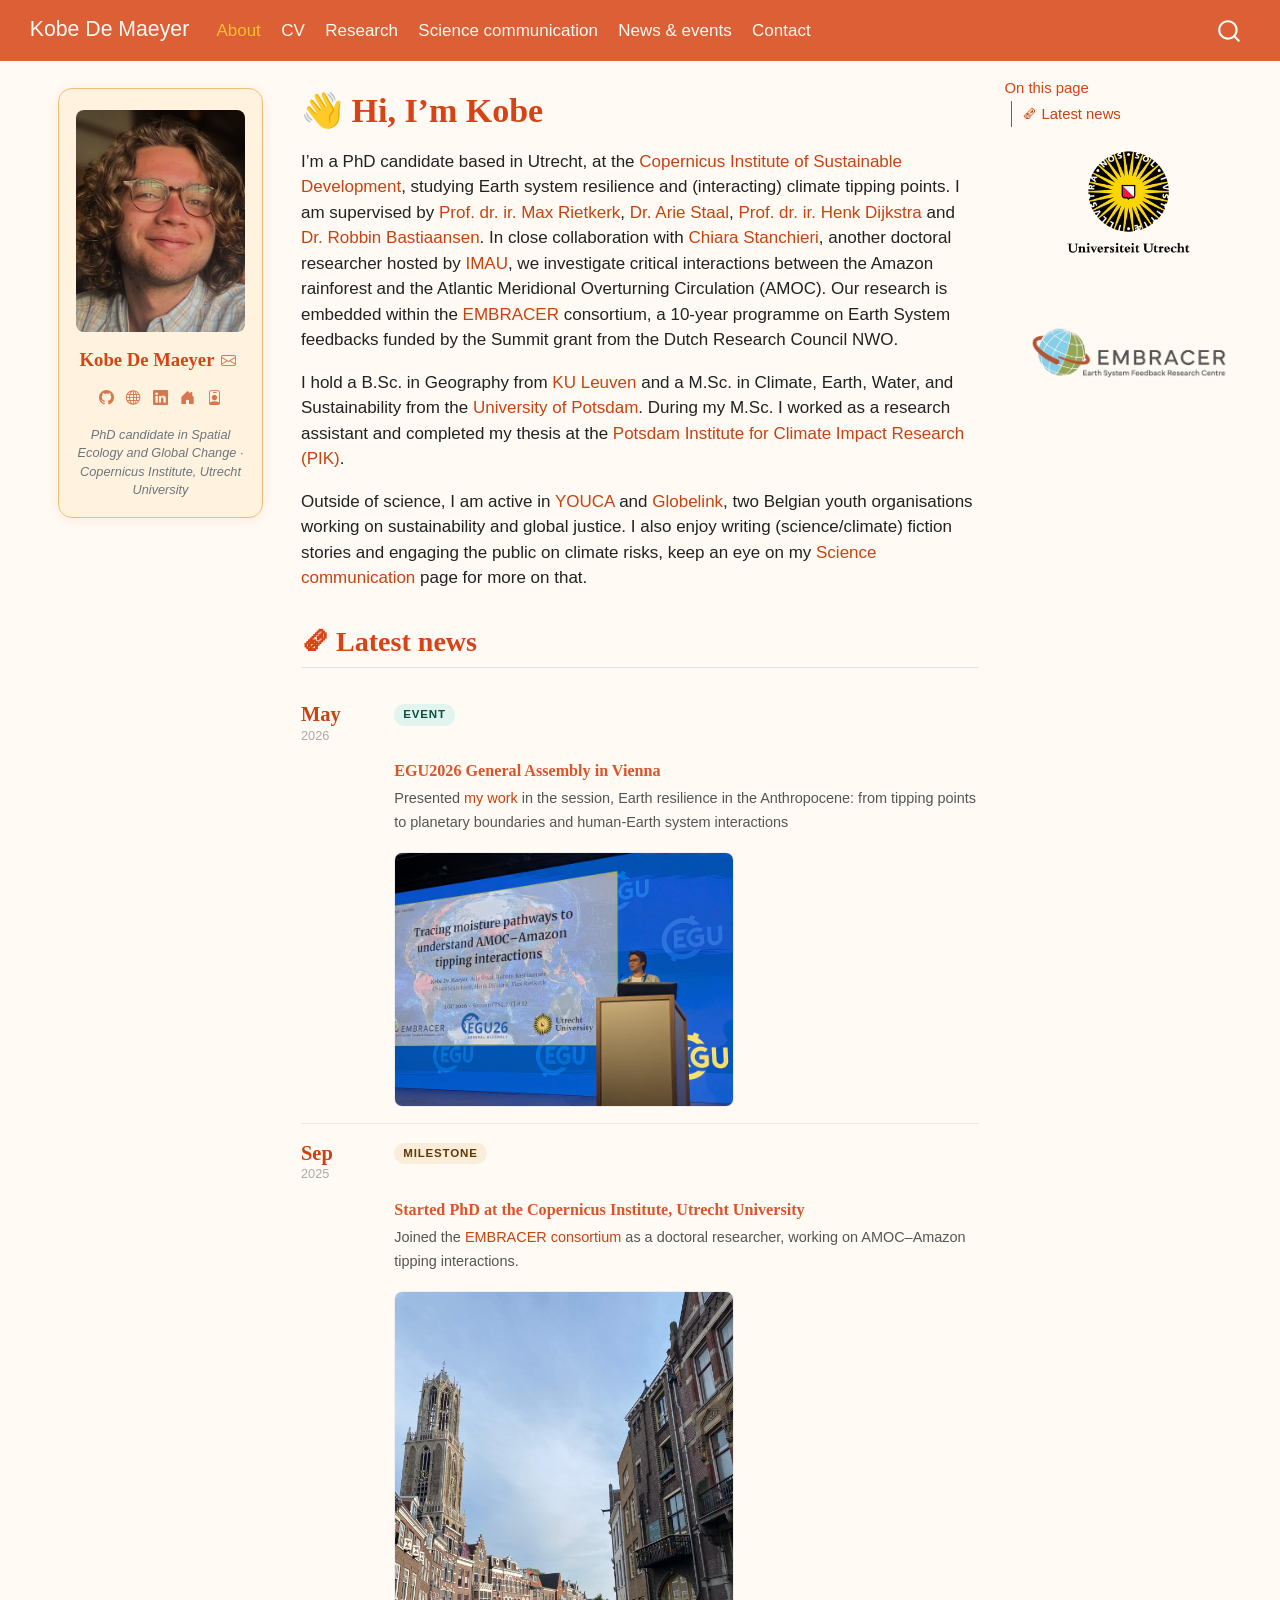
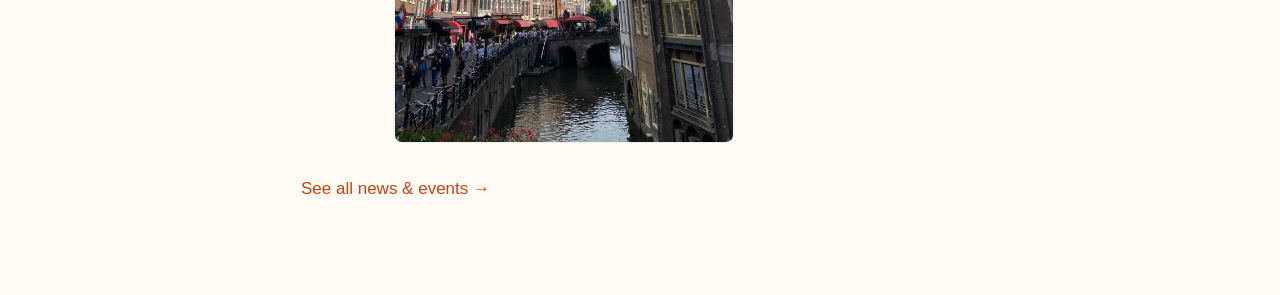
==== index.html @ 5a6b4af8 "Built site for gh-pages" ====
<!DOCTYPE html>
<html xmlns="http://www.w3.org/1999/xhtml" lang="en" xml:lang="en"><head>

<meta charset="utf-8">
<meta name="generator" content="quarto-1.9.38">

<meta name="viewport" content="width=device-width, initial-scale=1.0, user-scalable=yes">


<title>👋 Hi, I’m Kobe – Kobe De Maeyer</title>
<style>
/* Default styles provided by pandoc.
** See https://pandoc.org/MANUAL.html#variables-for-html for config info.
*/
code{white-space: pre-wrap;}
span.smallcaps{font-variant: small-caps;}
div.columns{display: flex; gap: min(4vw, 1.5em);}
div.column{flex: auto; overflow-x: auto;}
div.hanging-indent{margin-left: 1.5em; text-indent: -1.5em;}
ul.task-list{list-style: none;}
ul.task-list li input[type="checkbox"] {
  width: 0.8em;
  margin: 0 0.8em 0.2em -1em; /* quarto-specific, see https://github.com/quarto-dev/quarto-cli/issues/4556 */ 
  vertical-align: middle;
}
</style>


<script src="site_libs/quarto-nav/quarto-nav.js"></script>
<script src="site_libs/clipboard/clipboard.min.js"></script>
<script src="site_libs/quarto-search/autocomplete.umd.js"></script>
<script src="site_libs/quarto-search/fuse.min.js"></script>
<script src="site_libs/quarto-search/quarto-search.js"></script>
<meta name="quarto:offset" content="./">
<script src="site_libs/quarto-html/quarto.js" type="module"></script>
<script src="site_libs/quarto-html/tabsets/tabsets.js" type="module"></script>
<script src="site_libs/quarto-html/popper.min.js"></script>
<script src="site_libs/quarto-html/tippy.umd.min.js"></script>
<script src="site_libs/quarto-html/anchor.min.js"></script>
<link href="site_libs/quarto-html/tippy.css" rel="stylesheet">
<link href="site_libs/quarto-html/quarto-syntax-highlighting-15634bcf2e68342d4ad2dfa704d543f6.css" rel="stylesheet" id="quarto-text-highlighting-styles">
<script src="site_libs/bootstrap/bootstrap.min.js"></script>
<link href="site_libs/bootstrap/bootstrap-icons.css" rel="stylesheet">
<link href="site_libs/bootstrap/bootstrap-0545564b1dcf90bc650da264b3bb6396.min.css" rel="stylesheet" append-hash="true" id="quarto-bootstrap" data-mode="light">
<script id="quarto-search-options" type="application/json">{
  "location": "navbar",
  "copy-button": false,
  "collapse-after": 3,
  "panel-placement": "end",
  "type": "overlay",
  "limit": 50,
  "keyboard-shortcut": [
    "f",
    "/",
    "s"
  ],
  "show-item-context": false,
  "language": {
    "search-no-results-text": "No results",
    "search-matching-documents-text": "matching documents",
    "search-copy-link-title": "Copy link to search",
    "search-hide-matches-text": "Hide additional matches",
    "search-more-match-text": "more match in this document",
    "search-more-matches-text": "more matches in this document",
    "search-clear-button-title": "Clear",
    "search-text-placeholder": "",
    "search-detached-cancel-button-title": "Cancel",
    "search-submit-button-title": "Submit",
    "search-label": "Search"
  }
}</script>
<style>html{ scroll-behavior: smooth; }</style>


<link rel="stylesheet" href="styles.css">
</head>

<body class="nav-sidebar floating nav-fixed slimcontent quarto-light">

<div id="quarto-search-results"></div>
  <header id="quarto-header" class="headroom fixed-top">
    <nav class="navbar navbar-expand-lg " data-bs-theme="dark">
      <div class="navbar-container container-fluid">
      <div class="navbar-brand-container mx-auto">
    <a class="navbar-brand" href="./index.html">
    <span class="navbar-title">Kobe De Maeyer</span>
    </a>
  </div>
            <div id="quarto-search" class="" title="Search"></div>
          <button class="navbar-toggler" type="button" data-bs-toggle="collapse" data-bs-target="#navbarCollapse" aria-controls="navbarCollapse" role="menu" aria-expanded="false" aria-label="Toggle navigation" onclick="if (window.quartoToggleHeadroom) { window.quartoToggleHeadroom(); }">
  <span class="navbar-toggler-icon"></span>
</button>
          <div class="collapse navbar-collapse" id="navbarCollapse">
            <ul class="navbar-nav navbar-nav-scroll me-auto">
  <li class="nav-item">
    <a class="nav-link active" href="./index.html" aria-current="page"> 
<span class="menu-text">About</span></a>
  </li>  
  <li class="nav-item">
    <a class="nav-link" href="./cv.html"> 
<span class="menu-text">CV</span></a>
  </li>  
  <li class="nav-item">
    <a class="nav-link" href="./research.html"> 
<span class="menu-text">Research</span></a>
  </li>  
  <li class="nav-item">
    <a class="nav-link" href="./scicomm.html"> 
<span class="menu-text">Science communication</span></a>
  </li>  
  <li class="nav-item">
    <a class="nav-link" href="./news.html"> 
<span class="menu-text">News &amp; events</span></a>
  </li>  
  <li class="nav-item">
    <a class="nav-link" href="./contact.html"> 
<span class="menu-text">Contact</span></a>
  </li>  
</ul>
          </div> <!-- /navcollapse -->
            <div class="quarto-navbar-tools">
</div>
      </div> <!-- /container-fluid -->
    </nav>
  <nav class="quarto-secondary-nav">
    <div class="container-fluid d-flex">
      <button type="button" class="quarto-btn-toggle btn" data-bs-toggle="collapse" role="button" data-bs-target=".quarto-sidebar-collapse-item" aria-controls="quarto-sidebar" aria-expanded="false" aria-label="Toggle sidebar navigation" onclick="if (window.quartoToggleHeadroom) { window.quartoToggleHeadroom(); }">
        <i class="bi bi-layout-text-sidebar-reverse"></i>
      </button>
        <nav class="quarto-page-breadcrumbs" aria-label="breadcrumb"><ol class="breadcrumb"><li class="breadcrumb-item">👋 Hi, I’m Kobe</li></ol></nav>
        <a class="flex-grow-1" role="navigation" data-bs-toggle="collapse" data-bs-target=".quarto-sidebar-collapse-item" aria-controls="quarto-sidebar" aria-expanded="false" aria-label="Toggle sidebar navigation" onclick="if (window.quartoToggleHeadroom) { window.quartoToggleHeadroom(); }">      
        </a>
    </div>
  </nav>
</header>
<!-- content -->
<div id="quarto-content" class="quarto-container page-columns page-rows-contents page-layout-article page-navbar">
<!-- sidebar -->
  <nav id="quarto-sidebar" class="sidebar collapse collapse-horizontal quarto-sidebar-collapse-item sidebar-navigation floating overflow-auto">
    <div class="pt-lg-2 mt-2 text-center sidebar-header">
      <a href="./index.html" class="sidebar-logo-link">
      <img src="./images/personal/profile_picture_USA.jpeg" alt="" class="sidebar-logo light-content py-0 d-lg-inline d-none">
      <img src="./images/personal/profile_picture_USA.jpeg" alt="" class="sidebar-logo dark-content py-0 d-lg-inline d-none">
      </a>
      <div class="sidebar-tools-main tools-wide">
    <a href="mailto:k.h.m.demaeyer@uu.nl" title="" class="quarto-navigation-tool px-1" aria-label=""><i class="bi bi-envelope"></i></a>
    <a href="https://github.com/Kobe-De-Maeyer" title="" class="quarto-navigation-tool px-1" aria-label=""><i class="bi bi-github"></i></a>
    <a href="https://scholar.google.ca/citations?user=7DX4s6gAAAAJ&amp;hl=en" title="" class="quarto-navigation-tool px-1" aria-label=""><i class="bi bi-globe"></i></a>
    <a href="https://www.linkedin.com/in/kobe-de-maeyer/" title="" class="quarto-navigation-tool px-1" aria-label=""><i class="bi bi-linkedin"></i></a>
    <a href="https://www.uu.nl/medewerkers/KHMdeMaeyer1" title="" class="quarto-navigation-tool px-1" aria-label=""><i class="bi bi-house-door-fill"></i></a>
    <a href="https://orcid.org/0009-0000-7704-6187" title="" class="quarto-navigation-tool px-1" aria-label=""><i class="bi bi-person-badge"></i></a>
</div>
      </div>
</nav>
<div id="quarto-sidebar-glass" class="quarto-sidebar-collapse-item" data-bs-toggle="collapse" data-bs-target=".quarto-sidebar-collapse-item"></div>
<!-- margin-sidebar -->
    <div id="quarto-margin-sidebar" class="sidebar margin-sidebar">
        <nav id="TOC" role="doc-toc" class="toc-active">
    <h2 id="toc-title">On this page</h2>
   
  <ul>
  <li><a href="#latest-news" id="toc-latest-news" class="nav-link active" data-scroll-target="#latest-news">🗞 Latest news</a></li>
  </ul>
</nav>
    </div>
<!-- main -->
<main class="content page-columns page-full" id="quarto-document-content">

<header id="title-block-header" class="quarto-title-block default">
<div class="quarto-title">
<h1 class="title">👋 Hi, I’m Kobe</h1>
</div>



<div class="quarto-title-meta">

    
  
    
  </div>
  


</header>


<p>I’m a PhD candidate based in Utrecht, at the <a href="https://www.uu.nl/en/research/copernicus-institute-of-sustainable-development">Copernicus Institute of Sustainable Development</a>, studying Earth system resilience and (interacting) climate tipping points. I am supervised by <a href="https://www.uu.nl/medewerkers/MGRietkerk">Prof.&nbsp;dr. ir. Max Rietkerk</a>, <a href="https://www.uu.nl/medewerkers/AStaal">Dr.&nbsp;Arie Staal</a>, <a href="https://www.uu.nl/medewerkers/HADijkstra">Prof.&nbsp;dr. ir. Henk Dijkstra</a> and <a href="https://bastiaansen.github.io/home.html#general">Dr.&nbsp;Robbin Bastiaansen</a>. In close collaboration with <a href="https://research-portal.uu.nl/en/persons/chiara-stanchieri/">Chiara Stanchieri</a>, another doctoral researcher hosted by <a href="https://www.uu.nl/en/research/institute-for-marine-and-atmospheric-research-imau">IMAU</a>, we investigate critical interactions between the Amazon rainforest and the Atlantic Meridional Overturning Circulation (AMOC). Our research is embedded within the <a href="https://embracer.nl/">EMBRACER</a> consortium, a 10-year programme on Earth System feedbacks funded by the Summit grant from the Dutch Research Council NWO.</p>

<div class="no-row-height column-margin column-container"><div class="">
<div class="quarto-figure quarto-figure-center">
<figure class="figure">
<p><img src="images/personal/university_logo.png" class="img-fluid quarto-figure quarto-figure-center figure-img" style="width:50.0%"></p>
</figure>
</div>
<p><br><br></p>
<div class="quarto-figure quarto-figure-center">
<figure class="figure">
<p><img src="images/personal/embracer_logo.png" class="img-fluid quarto-figure quarto-figure-center figure-img" style="width:80.0%"></p>
</figure>
</div>
</div></div><p>I hold a B.Sc. in Geography from <a href="https://www.kuleuven.be/opleidingen/bachelor-geowetenschappen">KU Leuven</a> and a M.Sc. in Climate, Earth, Water, and Sustainability from the <a href="https://www.uni-potsdam.de/de/umwelt/clews-masters-program">University of Potsdam</a>. During my M.Sc. I worked as a research assistant and completed my thesis at the <a href="https://www.pik-potsdam.de/en">Potsdam Institute for Climate Impact Research (PIK)</a>.</p>
<p>Outside of science, I am active in <a href="https://www.youca.be/">YOUCA</a> and <a href="https://www.globelink.be/">Globelink</a>, two Belgian youth organisations working on sustainability and global justice. I also enjoy writing (science/climate) fiction stories and engaging the public on climate risks, keep an eye on my <a href="./scicomm.html">Science communication</a> page for more on that.</p>
<section id="latest-news" class="level2">
<h2 class="anchored" data-anchor-id="latest-news">🗞 Latest news</h2>
<div class="news-feed news-feed-compact">

 <div class="news-item">
    <div class="news-date">
      <span class="news-month">May</span>
      <span class="news-year">2026</span>
    </div>
    <div class="news-content">
      <span class="news-tag news-tag-event">Event</span>
      <h3 class="anchored">EGU2026 General Assembly in Vienna</h3>
      <p> Presented <a href="https://meetingorganizer.copernicus.org/EGU26/EGU26-9787.html">my work</a> in the session, Earth resilience in the Anthropocene: from tipping points to planetary boundaries and human-Earth system interactions</p>
      <div class="news-img">
  <img src="images/personal/EGU_presentation.jpeg" alt="Brief description">
      </div>
    </div>
  </div>

  <div class="news-item">
    <div class="news-date">
      <span class="news-month">Sep</span>
      <span class="news-year">2025</span>
    </div>
    <div class="news-content">
      <span class="news-tag news-tag-milestone">Milestone</span>
      <h3 class="anchored">Started PhD at the Copernicus Institute, Utrecht University</h3>
      <p>Joined the <a href="https://embracer.nl/">EMBRACER consortium</a> as a doctoral researcher, working on AMOC–Amazon tipping interactions.</p>
      <div class="news-img">
  <img src="images/personal/Utrecht.jpeg" alt="Brief description">
      </div>
    </div>
  </div>

</div>
<p style="margin-top: 1rem;"><a href="news.html">See all news &amp; events →</a></p>


</section>

</main> <!-- /main -->
<script id="quarto-html-after-body" type="application/javascript">
  window.document.addEventListener("DOMContentLoaded", function (event) {
    const icon = "";
    const anchorJS = new window.AnchorJS();
    anchorJS.options = {
      placement: 'right',
      icon: icon
    };
    anchorJS.add('.anchored');
    const isCodeAnnotation = (el) => {
      for (const clz of el.classList) {
        if (clz.startsWith('code-annotation-')) {                     
          return true;
        }
      }
      return false;
    }
    const onCopySuccess = function(e) {
      // button target
      const button = e.trigger;
      // don't keep focus
      button.blur();
      // flash "checked"
      button.classList.add('code-copy-button-checked');
      var currentTitle = button.getAttribute("title");
      button.setAttribute("title", "Copied!");
      let tooltip;
      if (window.bootstrap) {
        button.setAttribute("data-bs-toggle", "tooltip");
        button.setAttribute("data-bs-placement", "left");
        button.setAttribute("data-bs-title", "Copied!");
        tooltip = new bootstrap.Tooltip(button, 
          { trigger: "manual", 
            customClass: "code-copy-button-tooltip",
            offset: [0, -8]});
        tooltip.show();    
      }
      setTimeout(function() {
        if (tooltip) {
          tooltip.hide();
          button.removeAttribute("data-bs-title");
          button.removeAttribute("data-bs-toggle");
          button.removeAttribute("data-bs-placement");
        }
        button.setAttribute("title", currentTitle);
        button.classList.remove('code-copy-button-checked');
      }, 1000);
      // clear code selection
      e.clearSelection();
    }
    const getTextToCopy = function(trigger) {
      const outerScaffold = trigger.parentElement.cloneNode(true);
      const codeEl = outerScaffold.querySelector('code');
      for (const childEl of codeEl.children) {
        if (isCodeAnnotation(childEl)) {
          childEl.remove();
        }
      }
      return codeEl.innerText;
    }
    const clipboard = new window.ClipboardJS('.code-copy-button:not([data-in-quarto-modal])', {
      text: getTextToCopy
    });
    clipboard.on('success', onCopySuccess);
    if (window.document.getElementById('quarto-embedded-source-code-modal')) {
      const clipboardModal = new window.ClipboardJS('.code-copy-button[data-in-quarto-modal]', {
        text: getTextToCopy,
        container: window.document.getElementById('quarto-embedded-source-code-modal')
      });
      clipboardModal.on('success', onCopySuccess);
    }
      var localhostRegex = new RegExp(/^(?:http|https):\/\/localhost\:?[0-9]*\//);
      var mailtoRegex = new RegExp(/^mailto:/);
        var filterRegex = new RegExp("https:\/\/Kobe-De-Maeyer\.github\.io\/");
      var isInternal = (href) => {
          return filterRegex.test(href) || localhostRegex.test(href) || mailtoRegex.test(href);
      }
      // Inspect non-navigation links and adorn them if external
     var links = window.document.querySelectorAll('a[href]:not(.nav-link):not(.navbar-brand):not(.toc-action):not(.sidebar-link):not(.sidebar-item-toggle):not(.pagination-link):not(.no-external):not([aria-hidden]):not(.dropdown-item):not(.quarto-navigation-tool):not(.about-link)');
      for (var i=0; i<links.length; i++) {
        const link = links[i];
        if (!isInternal(link.href)) {
          // undo the damage that might have been done by quarto-nav.js in the case of
          // links that we want to consider external
          if (link.dataset.originalHref !== undefined) {
            link.href = link.dataset.originalHref;
          }
            // target, if specified
            link.setAttribute("target", "_blank");
            if (link.getAttribute("rel") === null) {
              link.setAttribute("rel", "noopener");
            }
        }
      }
    function tippyHover(el, contentFn, onTriggerFn, onUntriggerFn) {
      const config = {
        allowHTML: true,
        maxWidth: 500,
        delay: 100,
        arrow: false,
        appendTo: function(el) {
            return el.parentElement;
        },
        interactive: true,
        interactiveBorder: 10,
        theme: 'quarto',
        placement: 'bottom-start',
      };
      if (contentFn) {
        config.content = contentFn;
      }
      if (onTriggerFn) {
        config.onTrigger = onTriggerFn;
      }
      if (onUntriggerFn) {
        config.onUntrigger = onUntriggerFn;
      }
      window.tippy(el, config); 
    }
    const noterefs = window.document.querySelectorAll('a[role="doc-noteref"]');
    for (var i=0; i<noterefs.length; i++) {
      const ref = noterefs[i];
      tippyHover(ref, function() {
        // use id or data attribute instead here
        let href = ref.getAttribute('data-footnote-href') || ref.getAttribute('href');
        try { href = new URL(href).hash; } catch {}
        const id = href.replace(/^#\/?/, "");
        const note = window.document.getElementById(id);
        if (note) {
          return note.innerHTML;
        } else {
          return "";
        }
      });
    }
    const xrefs = window.document.querySelectorAll('a.quarto-xref');
    const processXRef = (id, note) => {
      // Strip column container classes
      const stripColumnClz = (el) => {
        el.classList.remove("page-full", "page-columns");
        if (el.children) {
          for (const child of el.children) {
            stripColumnClz(child);
          }
        }
      }
      stripColumnClz(note)
      if (id === null || id.startsWith('sec-')) {
        // Special case sections, only their first couple elements
        const container = document.createElement("div");
        if (note.children && note.children.length > 2) {
          container.appendChild(note.children[0].cloneNode(true));
          for (let i = 1; i < note.children.length; i++) {
            const child = note.children[i];
            if (child.tagName === "P" && child.innerText === "") {
              continue;
            } else {
              container.appendChild(child.cloneNode(true));
              break;
            }
          }
          if (window.Quarto?.typesetMath) {
            window.Quarto.typesetMath(container);
          }
          return container.innerHTML
        } else {
          if (window.Quarto?.typesetMath) {
            window.Quarto.typesetMath(note);
          }
          return note.innerHTML;
        }
      } else {
        // Remove any anchor links if they are present
        const anchorLink = note.querySelector('a.anchorjs-link');
        if (anchorLink) {
          anchorLink.remove();
        }
        if (window.Quarto?.typesetMath) {
          window.Quarto.typesetMath(note);
        }
        if (note.classList.contains("callout")) {
          return note.outerHTML;
        } else {
          return note.innerHTML;
        }
      }
    }
    for (var i=0; i<xrefs.length; i++) {
      const xref = xrefs[i];
      tippyHover(xref, undefined, function(instance) {
        instance.disable();
        let url = xref.getAttribute('href');
        let hash = undefined; 
        if (url.startsWith('#')) {
          hash = url;
        } else {
          try { hash = new URL(url).hash; } catch {}
        }
        if (hash) {
          const id = hash.replace(/^#\/?/, "");
          const note = window.document.getElementById(id);
          if (note !== null) {
            try {
              const html = processXRef(id, note.cloneNode(true));
              instance.setContent(html);
            } finally {
              instance.enable();
              instance.show();
            }
          } else {
            // See if we can fetch this
            fetch(url.split('#')[0])
            .then(res => res.text())
            .then(html => {
              const parser = new DOMParser();
              const htmlDoc = parser.parseFromString(html, "text/html");
              const note = htmlDoc.getElementById(id);
              if (note !== null) {
                const html = processXRef(id, note);
                instance.setContent(html);
              } 
            }).finally(() => {
              instance.enable();
              instance.show();
            });
          }
        } else {
          // See if we can fetch a full url (with no hash to target)
          // This is a special case and we should probably do some content thinning / targeting
          fetch(url)
          .then(res => res.text())
          .then(html => {
            const parser = new DOMParser();
            const htmlDoc = parser.parseFromString(html, "text/html");
            const note = htmlDoc.querySelector('main.content');
            if (note !== null) {
              // This should only happen for chapter cross references
              // (since there is no id in the URL)
              // remove the first header
              if (note.children.length > 0 && note.children[0].tagName === "HEADER") {
                note.children[0].remove();
              }
              const html = processXRef(null, note);
              instance.setContent(html);
            } 
          }).finally(() => {
            instance.enable();
            instance.show();
          });
        }
      }, function(instance) {
      });
    }
        let selectedAnnoteEl;
        const selectorForAnnotation = ( cell, annotation) => {
          let cellAttr = 'data-code-cell="' + cell + '"';
          let lineAttr = 'data-code-annotation="' +  annotation + '"';
          const selector = 'span[' + cellAttr + '][' + lineAttr + ']';
          return selector;
        }
        const selectCodeLines = (annoteEl) => {
          const doc = window.document;
          const targetCell = annoteEl.getAttribute("data-target-cell");
          const targetAnnotation = annoteEl.getAttribute("data-target-annotation");
          const annoteSpan = window.document.querySelector(selectorForAnnotation(targetCell, targetAnnotation));
          const lines = annoteSpan.getAttribute("data-code-lines").split(",");
          const lineIds = lines.map((line) => {
            return targetCell + "-" + line;
          })
          let top = null;
          let height = null;
          let parent = null;
          if (lineIds.length > 0) {
              //compute the position of the single el (top and bottom and make a div)
              const el = window.document.getElementById(lineIds[0]);
              top = el.offsetTop;
              height = el.offsetHeight;
              parent = el.parentElement.parentElement;
            if (lineIds.length > 1) {
              const lastEl = window.document.getElementById(lineIds[lineIds.length - 1]);
              const bottom = lastEl.offsetTop + lastEl.offsetHeight;
              height = bottom - top;
            }
            if (top !== null && height !== null && parent !== null) {
              // cook up a div (if necessary) and position it 
              let div = window.document.getElementById("code-annotation-line-highlight");
              if (div === null) {
                div = window.document.createElement("div");
                div.setAttribute("id", "code-annotation-line-highlight");
                div.style.position = 'absolute';
                parent.appendChild(div);
              }
              div.style.top = top - 2 + "px";
              div.style.height = height + 4 + "px";
              div.style.left = 0;
              let gutterDiv = window.document.getElementById("code-annotation-line-highlight-gutter");
              if (gutterDiv === null) {
                gutterDiv = window.document.createElement("div");
                gutterDiv.setAttribute("id", "code-annotation-line-highlight-gutter");
                gutterDiv.style.position = 'absolute';
                const codeCell = window.document.getElementById(targetCell);
                const gutter = codeCell.querySelector('.code-annotation-gutter');
                gutter.appendChild(gutterDiv);
              }
              gutterDiv.style.top = top - 2 + "px";
              gutterDiv.style.height = height + 4 + "px";
            }
            selectedAnnoteEl = annoteEl;
          }
        };
        const unselectCodeLines = () => {
          const elementsIds = ["code-annotation-line-highlight", "code-annotation-line-highlight-gutter"];
          elementsIds.forEach((elId) => {
            const div = window.document.getElementById(elId);
            if (div) {
              div.remove();
            }
          });
          selectedAnnoteEl = undefined;
        };
          // Handle positioning of the toggle
      window.addEventListener(
        "resize",
        throttle(() => {
          elRect = undefined;
          if (selectedAnnoteEl) {
            selectCodeLines(selectedAnnoteEl);
          }
        }, 10)
      );
      function throttle(fn, ms) {
      let throttle = false;
      let timer;
        return (...args) => {
          if(!throttle) { // first call gets through
              fn.apply(this, args);
              throttle = true;
          } else { // all the others get throttled
              if(timer) clearTimeout(timer); // cancel #2
              timer = setTimeout(() => {
                fn.apply(this, args);
                timer = throttle = false;
              }, ms);
          }
        };
      }
        // Attach click handler to the DT
        const annoteDls = window.document.querySelectorAll('dt[data-target-cell]');
        for (const annoteDlNode of annoteDls) {
          annoteDlNode.addEventListener('click', (event) => {
            const clickedEl = event.target;
            if (clickedEl !== selectedAnnoteEl) {
              unselectCodeLines();
              const activeEl = window.document.querySelector('dt[data-target-cell].code-annotation-active');
              if (activeEl) {
                activeEl.classList.remove('code-annotation-active');
              }
              selectCodeLines(clickedEl);
              clickedEl.classList.add('code-annotation-active');
            } else {
              // Unselect the line
              unselectCodeLines();
              clickedEl.classList.remove('code-annotation-active');
            }
          });
        }
    const findCites = (el) => {
      const parentEl = el.parentElement;
      if (parentEl) {
        const cites = parentEl.dataset.cites;
        if (cites) {
          return {
            el,
            cites: cites.split(' ')
          };
        } else {
          return findCites(el.parentElement)
        }
      } else {
        return undefined;
      }
    };
    var bibliorefs = window.document.querySelectorAll('a[role="doc-biblioref"]');
    for (var i=0; i<bibliorefs.length; i++) {
      const ref = bibliorefs[i];
      const citeInfo = findCites(ref);
      if (citeInfo) {
        tippyHover(citeInfo.el, function() {
          var popup = window.document.createElement('div');
          citeInfo.cites.forEach(function(cite) {
            var citeDiv = window.document.createElement('div');
            citeDiv.classList.add('hanging-indent');
            citeDiv.classList.add('csl-entry');
            var biblioDiv = window.document.getElementById('ref-' + cite);
            if (biblioDiv) {
              citeDiv.innerHTML = biblioDiv.innerHTML;
            }
            popup.appendChild(citeDiv);
          });
          return popup.innerHTML;
        });
      }
    }
  });
  </script>
</div> <!-- /content -->




<script src="site_libs/quarto-html/zenscroll-min.js"></script>
</body></html>
---- site_libs/quarto-html/tippy.css ----
.tippy-box[data-animation=fade][data-state=hidden]{opacity:0}[data-tippy-root]{max-width:calc(100vw - 10px)}.tippy-box{position:relative;background-color:#333;color:#fff;border-radius:4px;font-size:14px;line-height:1.4;white-space:normal;outline:0;transition-property:transform,visibility,opacity}.tippy-box[data-placement^=top]>.tippy-arrow{bottom:0}.tippy-box[data-placement^=top]>.tippy-arrow:before{bottom:-7px;left:0;border-width:8px 8px 0;border-top-color:initial;transform-origin:center top}.tippy-box[data-placement^=bottom]>.tippy-arrow{top:0}.tippy-box[data-placement^=bottom]>.tippy-arrow:before{top:-7px;left:0;border-width:0 8px 8px;border-bottom-color:initial;transform-origin:center bottom}.tippy-box[data-placement^=left]>.tippy-arrow{right:0}.tippy-box[data-placement^=left]>.tippy-arrow:before{border-width:8px 0 8px 8px;border-left-color:initial;right:-7px;transform-origin:center left}.tippy-box[data-placement^=right]>.tippy-arrow{left:0}.tippy-box[data-placement^=right]>.tippy-arrow:before{left:-7px;border-width:8px 8px 8px 0;border-right-color:initial;transform-origin:center right}.tippy-box[data-inertia][data-state=visible]{transition-timing-function:cubic-bezier(.54,1.5,.38,1.11)}.tippy-arrow{width:16px;height:16px;color:#333}.tippy-arrow:before{content:"";position:absolute;border-color:transparent;border-style:solid}.tippy-content{position:relative;padding:5px 9px;z-index:1}
---- site_libs/quarto-html/quarto-syntax-highlighting-15634bcf2e68342d4ad2dfa704d543f6.css ----
/* quarto syntax highlight colors */
:root {
  --quarto-hl-ot-color: #003B4F;
  --quarto-hl-at-color: #657422;
  --quarto-hl-ss-color: #20794D;
  --quarto-hl-an-color: #5E5E5E;
  --quarto-hl-fu-color: #4758AB;
  --quarto-hl-st-color: #20794D;
  --quarto-hl-cf-color: #003B4F;
  --quarto-hl-op-color: #5E5E5E;
  --quarto-hl-er-color: #AD0000;
  --quarto-hl-bn-color: #AD0000;
  --quarto-hl-al-color: #AD0000;
  --quarto-hl-va-color: #111111;
  --quarto-hl-bu-color: inherit;
  --quarto-hl-ex-color: inherit;
  --quarto-hl-pp-color: #AD0000;
  --quarto-hl-in-color: #5E5E5E;
  --quarto-hl-vs-color: #20794D;
  --quarto-hl-wa-color: #5E5E5E;
  --quarto-hl-do-color: #5E5E5E;
  --quarto-hl-im-color: #00769E;
  --quarto-hl-ch-color: #20794D;
  --quarto-hl-dt-color: #AD0000;
  --quarto-hl-fl-color: #AD0000;
  --quarto-hl-co-color: #5E5E5E;
  --quarto-hl-cv-color: #5E5E5E;
  --quarto-hl-cn-color: #8f5902;
  --quarto-hl-sc-color: #5E5E5E;
  --quarto-hl-dv-color: #AD0000;
  --quarto-hl-kw-color: #003B4F;
}

/* other quarto variables */
:root {
  --quarto-font-monospace: SFMono-Regular, Menlo, Monaco, Consolas, "Liberation Mono", "Courier New", monospace;
}

/* syntax highlight based on Pandoc's rules */
pre > code.sourceCode > span {
  color: #003B4F;
}

code.sourceCode > span {
  color: #003B4F;
}

div.sourceCode,
div.sourceCode pre.sourceCode {
  color: #003B4F;
}

/* Normal */
code span {
  color: #003B4F;
}

/* Alert */
code span.al {
  color: #AD0000;
  font-style: inherit;
}

/* Annotation */
code span.an {
  color: #5E5E5E;
  font-style: inherit;
}

/* Attribute */
code span.at {
  color: #657422;
  font-style: inherit;
}

/* BaseN */
code span.bn {
  color: #AD0000;
  font-style: inherit;
}

/* BuiltIn */
code span.bu {
  font-style: inherit;
}

/* ControlFlow */
code span.cf {
  color: #003B4F;
  font-weight: bold;
  font-style: inherit;
}

/* Char */
code span.ch {
  color: #20794D;
  font-style: inherit;
}

/* Constant */
code span.cn {
  color: #8f5902;
  font-style: inherit;
}

/* Comment */
code span.co {
  color: #5E5E5E;
  font-style: inherit;
}

/* CommentVar */
code span.cv {
  color: #5E5E5E;
  font-style: italic;
}

/* Documentation */
code span.do {
  color: #5E5E5E;
  font-style: italic;
}

/* DataType */
code span.dt {
  color: #AD0000;
  font-style: inherit;
}

/* DecVal */
code span.dv {
  color: #AD0000;
  font-style: inherit;
}

/* Error */
code span.er {
  color: #AD0000;
  font-style: inherit;
}

/* Extension */
code span.ex {
  font-style: inherit;
}

/* Float */
code span.fl {
  color: #AD0000;
  font-style: inherit;
}

/* Function */
code span.fu {
  color: #4758AB;
  font-style: inherit;
}

/* Import */
code span.im {
  color: #00769E;
  font-style: inherit;
}

/* Information */
code span.in {
  color: #5E5E5E;
  font-style: inherit;
}

/* Keyword */
code span.kw {
  color: #003B4F;
  font-weight: bold;
  font-style: inherit;
}

/* Operator */
code span.op {
  color: #5E5E5E;
  font-style: inherit;
}

/* Other */
code span.ot {
  color: #003B4F;
  font-style: inherit;
}

/* Preprocessor */
code span.pp {
  color: #AD0000;
  font-style: inherit;
}

/* SpecialChar */
code span.sc {
  color: #5E5E5E;
  font-style: inherit;
}

/* SpecialString */
code span.ss {
  color: #20794D;
  font-style: inherit;
}

/* String */
code span.st {
  color: #20794D;
  font-style: inherit;
}

/* Variable */
code span.va {
  color: #111111;
  font-style: inherit;
}

/* VerbatimString */
code span.vs {
  color: #20794D;
  font-style: inherit;
}

/* Warning */
code span.wa {
  color: #5E5E5E;
  font-style: italic;
}

.prevent-inlining {
  content: "</";
}

/*# sourceMappingURL=f23921c56f73e400b49028c9186a1aa0.css.map */
---- styles.css ----
/* Clickable project cards (anchor version) */
a.project-card {
  text-decoration: none;
  color: inherit;
  cursor: pointer;
}

a.project-card:hover {
  text-decoration: none;
  color: inherit;
}

a.project-card .project-links {
  font-size: 0.78rem;
  color: #c74310;
  font-weight: 500;
}

/* ============================================================
   RESEARCH PAGE
   ============================================================ */

.research-vision {
  max-width: 700px;
  margin-bottom: 1.75rem;
}

.research-vision p {
  font-size: 1rem;
  line-height: 1.8;
  margin-bottom: 1rem;
}

/* Interest pills */
.interest-pills {
  display: flex;
  flex-wrap: wrap;
  gap: 8px;
  margin: 0.25rem 0 2rem;
}

.interest-pill {
  font-size: 0.78rem;
  padding: 4px 13px;
  border-radius: 100px;
  background: #fff3e0;
  color: #993c1d;
  border: 0.5px solid #f0997b;
  font-weight: 500;
}

/* Tighten spacing between research section headings and their content grids */
.research-vision + h2,
.interest-pills + h2 {
  margin-top: 0.5rem;
}

h2 + .project-grid,
h2 + .pub-list {
  margin-top: 0.75rem;
}

/* Project cards grid */
.project-grid {
  display: grid;
  grid-template-columns: repeat(auto-fill, minmax(240px, 1fr));
  gap: 14px;
  margin-bottom: 1rem;
}

/* Base card — plain white */
.project-card {
  background: #fff;
  border: 1px solid #eee;
  border-radius: 10px;
  overflow: hidden;
  transition: border-color 0.15s, box-shadow 0.15s;
  display: flex;
  flex-direction: column;
}

.project-card:hover {
  border-color: #f0997b;
  box-shadow: 0 2px 16px rgba(199, 67, 16, 0.09);
}

/* Card with background image */
.project-card.has-bg {
  background-image: var(--card-bg);
  background-size: cover;
  background-position: center;
  position: relative;
  min-height: 260px;
  border: none;
}

/* Dark gradient overlay so text stays readable */
.project-card.has-bg::before {
  content: '';
  position: absolute;
  inset: 0;
  background: linear-gradient(to top, rgba(30,10,0,0.82) 55%, rgba(30,10,0,0.18) 100%);
  border-radius: 10px;
  z-index: 0;
}

/* Inner content sits above overlay */
.project-card .card-inner {
  position: relative;
  z-index: 1;
  padding: 1.1rem 1.25rem 1rem;
  display: flex;
  flex-direction: column;
  height: 100%;
}

/* On image cards, push content to bottom */
.project-card.has-bg .card-inner {
  justify-content: flex-end;
  padding-top: 2rem;
}

.project-tag {
  font-size: 0.68rem;
  font-weight: 600;
  text-transform: uppercase;
  letter-spacing: 0.07em;
  color: #c74310;
  margin-bottom: 0.45rem;
}

.project-card.has-bg .project-tag {
  color: #ffb380;
}

/* Let SCSS handle h3 color on plain cards; override to white on image cards */
.project-card h3 {
  font-size: 0.92rem;
  font-weight: 600;
  line-height: 1.45;
  margin-bottom: 0.5rem;
}

.project-card.has-bg h3 {
  color: #fff !important;
}

.project-card p {
  font-size: 0.83rem;
  color: #555;
  line-height: 1.65;
  margin-bottom: 0.75rem;
}

.project-card.has-bg p {
  color: rgba(255,255,255,0.85) !important;
}

.project-links a {
  font-size: 0.78rem;
  color: #c74310;
  text-decoration: none;
  font-weight: 500;
}

.project-card.has-bg .project-links a {
  color: #ffb380;
}

.project-links a:hover {
  color: #9e370d;
}

/* Publications list */
.pub-list {
  display: flex;
  flex-direction: column;
  gap: 10px;
  margin-bottom: 2rem;
}

.pub-item {
  background: #fffaf3;
  border: 1px solid #f0e8d8;
  border-radius: 8px;
  padding: 0.85rem 1.1rem;
  display: flex;
  justify-content: space-between;
  align-items: flex-start;
  gap: 1rem;
}

.pub-main {
  flex: 1;
}

.pub-title {
  font-size: 0.88rem;
  font-weight: 600;
  color: #222;
  line-height: 1.45;
  margin-bottom: 0.2rem;
}

.pub-authors {
  font-size: 0.78rem;
  color: #777;
  margin-bottom: 0.3rem;
}

.pub-explainer {
  font-size: 0.8rem;
  color: #c74310;
  font-style: italic;
  line-height: 1.5;
}

.pub-year {
  font-size: 0.75rem;
  font-weight: 600;
  color: #aaa;
  white-space: nowrap;
  padding-top: 2px;
}

/* Aside reads */
.aside-reads {
  font-size: 0.82rem;
  color: #777;
  border-left: 3px solid #f0997b;
  padding-left: 1rem;
  margin-top: 1.5rem;
  line-height: 1.9;
}

.aside-reads a {
  color: #c74310;
}

/* ============================================================
   SCIENCE COMMUNICATION PAGE
   ============================================================ */

.scicomm-intro {
  font-size: 1rem;
  line-height: 1.8;
  max-width: 680px;
  margin-bottom: 1.75rem;
}

/* Filter bar */
.post-filter-bar {
  display: flex;
  flex-wrap: wrap;
  gap: 6px;
  margin-bottom: 1.5rem;
}

.post-filter-btn {
  font-size: 0.78rem;
  padding: 5px 15px;
  border-radius: 100px;
  border: 1px solid #ddd;
  background: none;
  cursor: pointer;
  color: #666;
  transition: all 0.12s;
  font-family: 'Inter', sans-serif;
}

.post-filter-btn:hover {
  border-color: #c74310;
  color: #c74310;
}

.post-filter-btn.active {
  background: #c74310;
  color: #fff3e0;
  border-color: #c74310;
}

/* Posts grid */
.posts-grid {
  display: grid;
  grid-template-columns: repeat(auto-fill, minmax(240px, 1fr));
  gap: 14px;
}

/* Base post card */
.post-card {
  background: #fff;
  border: 1px solid #eee;
  border-radius: 10px;
  overflow: hidden;
  text-decoration: none;
  color: inherit;
  display: flex;
  flex-direction: column;
  transition: border-color 0.15s, box-shadow 0.15s;
}

.post-card:hover {
  border-color: #f0997b;
  box-shadow: 0 2px 16px rgba(199, 67, 16, 0.09);
  text-decoration: none;
  color: inherit;
}

/* Card with background image */
.post-card.has-bg {
  background-image: var(--card-bg);
  background-size: cover;
  background-position: center;
  position: relative;
  min-height: 240px;
  border: none;
}

.post-card.has-bg::before {
  content: '';
  position: absolute;
  inset: 0;
  background: linear-gradient(to top, rgba(30,10,0,0.80) 55%, rgba(30,10,0,0.15) 100%);
  border-radius: 10px;
  z-index: 0;
}

.post-card .card-inner {
  position: relative;
  z-index: 1;
  padding: 1.1rem 1.25rem;
  display: flex;
  flex-direction: column;
  height: 100%;
}

.post-card.has-bg .card-inner {
  justify-content: flex-end;
  padding-top: 2rem;
}

.post-type-label {
  font-size: 0.68rem;
  font-weight: 600;
  text-transform: uppercase;
  letter-spacing: 0.08em;
  margin-bottom: 0.55rem;
}

.post-type-story    { color: #185fa5; }
.post-type-phd      { color: #3b6d11; }
.post-type-explainer { color: #993c1d; }

.post-card.has-bg .post-type-story,
.post-card.has-bg .post-type-phd,
.post-card.has-bg .post-type-explainer {
  color: rgba(255,255,255,0.75);
  letter-spacing: 0.1em;
}

.post-card h3 {
  font-size: 0.92rem;
  font-weight: 600;
  line-height: 1.45;
  margin-bottom: 0.4rem;
}

.post-card.has-bg h3 {
  color: #fff !important;
}

.post-card p {
  font-size: 0.83rem;
  color: #666;
  line-height: 1.65;
}

.post-card.has-bg p {
  color: rgba(255,255,255,0.82) !important;
}

.post-meta {
  font-size: 0.72rem;
  color: #aaa;
  margin-top: 0.75rem;
}

.post-card.has-bg .post-meta {
  color: rgba(255,255,255,0.55);
}

/* ============================================================
   NEWS & EVENTS  (used in news.qmd and index.qmd teaser)
   ============================================================ */

.news-feed {
  display: flex;
  flex-direction: column;
}

.news-item {
  display: grid;
  grid-template-columns: 72px 1fr;
  gap: 0 1.25rem;
  padding: 1.25rem 0;
  border-bottom: 1px solid #f0e8d8;
  align-items: start;
}

.news-item:last-child {
  border-bottom: none;
}

.news-date {
  display: flex;
  flex-direction: column;
  align-items: flex-start;
  padding-top: 3px;
}

.news-month {
  display: block;
  font-size: 1.2rem;
  font-weight: 600;
  color: #c74310;
  line-height: 1.1;
  font-family: 'Playfair Display', serif;
}

.news-year {
  display: block;
  font-size: 0.75rem;
  color: #aaa;
}

.news-tag {
  display: inline-block;
  font-size: 0.68rem;
  font-weight: 600;
  text-transform: uppercase;
  letter-spacing: 0.07em;
  padding: 2px 9px;
  border-radius: 100px;
  margin-bottom: 0.45rem;
}

.news-tag-event     { background: #e1f5ee; color: #085041; }
.news-tag-milestone { background: #faeeda; color: #633806; }
.news-tag-paper     { background: #e6f1fb; color: #0c447c; }
.news-tag-media     { background: #fbeaf0; color: #72243e; }

/* Let SCSS theme handle h3 color — only override size/spacing */
.news-content h3 {
  font-size: 0.95rem;
  font-weight: 600;
  line-height: 1.45;
  margin-bottom: 0.3rem;
}

.news-content p {
  font-size: 0.85rem;
  color: #555;
  line-height: 1.65;
}

.news-img {
  margin-top: 0.85rem;
}

.news-img img {
  max-width: 340px;
  width: 100%;
  border-radius: 8px;
  border: 1px solid #eee;
}

/* Compact variant for index.qmd teaser */
.news-feed-compact .news-item {
  padding: 0.9rem 0;
}

/* Card with image strip at top, text on plain white below */
.project-card.card-with-header-img,
.post-card.card-with-header-img {
  background: #fff;
  border: 1px solid #eee;
  padding: 0;
  overflow: hidden;
  display: flex;
  flex-direction: column;
}

.project-card.card-with-header-img:hover,
.post-card.card-with-header-img:hover {
  border-color: #f0997b;
  box-shadow: 0 2px 16px rgba(199, 67, 16, 0.09);
}

img.card-header-img {
  width: 100%;
  height: 160px;
  object-fit: cover;
  object-position: center;
  display: block;
  flex-shrink: 0;
  margin: 0;
  border-radius: 0;
}

.project-card.card-with-header-img .card-inner,
.post-card.card-with-header-img .card-inner {
  padding: 1rem 1.25rem 1rem;
  justify-content: flex-start;
}
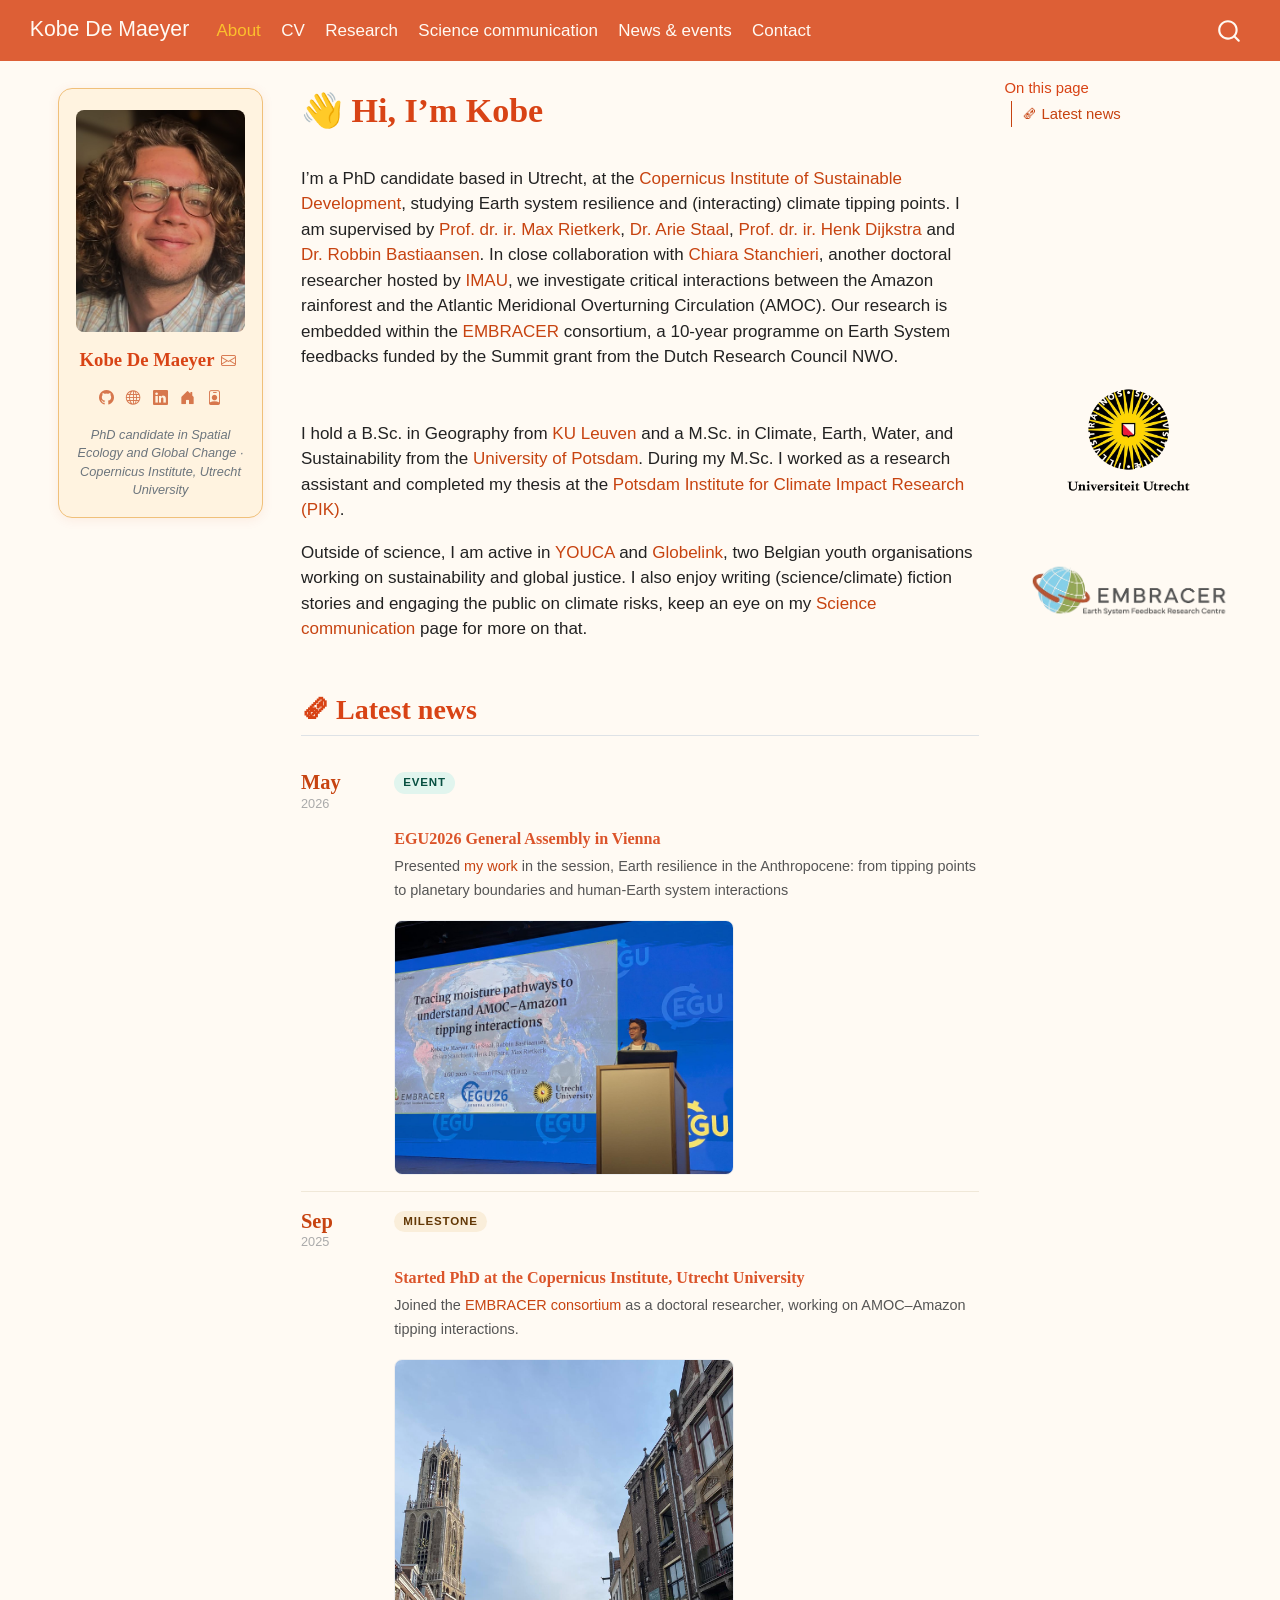
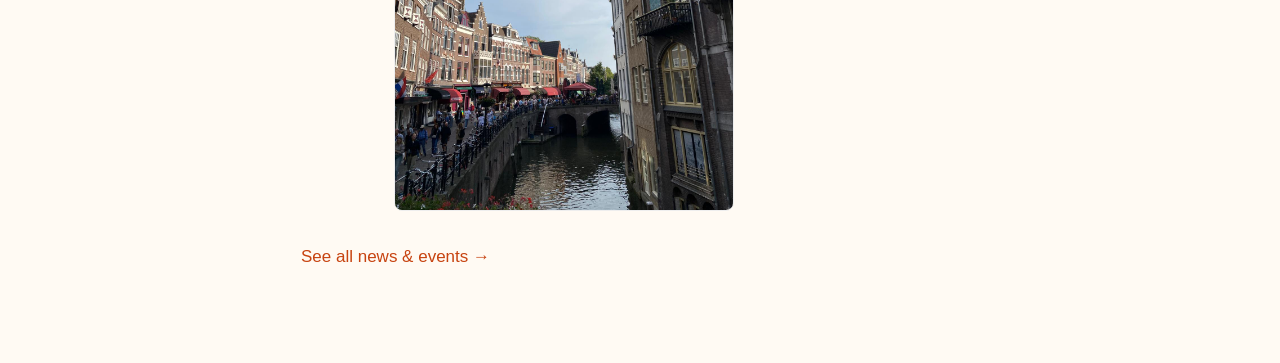
==== commit e3f76285: "Built site for gh-pages" ====
--- a/index.html
+++ b/index.html
@@ -185,7 +185,9 @@
 </header>
 
 
-<p>I’m a PhD candidate based in Utrecht, at the <a href="https://www.uu.nl/en/research/copernicus-institute-of-sustainable-development">Copernicus Institute of Sustainable Development</a>, studying Earth system resilience and (interacting) climate tipping points. I am supervised by <a href="https://www.uu.nl/medewerkers/MGRietkerk">Prof.&nbsp;dr. ir. Max Rietkerk</a>, <a href="https://www.uu.nl/medewerkers/AStaal">Dr.&nbsp;Arie Staal</a>, <a href="https://www.uu.nl/medewerkers/HADijkstra">Prof.&nbsp;dr. ir. Henk Dijkstra</a> and <a href="https://bastiaansen.github.io/home.html#general">Dr.&nbsp;Robbin Bastiaansen</a>. In close collaboration with <a href="https://research-portal.uu.nl/en/persons/chiara-stanchieri/">Chiara Stanchieri</a>, another doctoral researcher hosted by <a href="https://www.uu.nl/en/research/institute-for-marine-and-atmospheric-research-imau">IMAU</a>, we investigate critical interactions between the Amazon rainforest and the Atlantic Meridional Overturning Circulation (AMOC). Our research is embedded within the <a href="https://embracer.nl/">EMBRACER</a> consortium, a 10-year programme on Earth System feedbacks funded by the Summit grant from the Dutch Research Council NWO.</p>
+<p style="text-align: justify;">
+</p><p>I’m a PhD candidate based in Utrecht, at the <a href="https://www.uu.nl/en/research/copernicus-institute-of-sustainable-development">Copernicus Institute of Sustainable Development</a>, studying Earth system resilience and (interacting) climate tipping points. I am supervised by <a href="https://www.uu.nl/medewerkers/MGRietkerk">Prof.&nbsp;dr. ir. Max Rietkerk</a>, <a href="https://www.uu.nl/medewerkers/AStaal">Dr.&nbsp;Arie Staal</a>, <a href="https://www.uu.nl/medewerkers/HADijkstra">Prof.&nbsp;dr. ir. Henk Dijkstra</a> and <a href="https://bastiaansen.github.io/home.html#general">Dr.&nbsp;Robbin Bastiaansen</a>. In close collaboration with <a href="https://research-portal.uu.nl/en/persons/chiara-stanchieri/">Chiara Stanchieri</a>, another doctoral researcher hosted by <a href="https://www.uu.nl/en/research/institute-for-marine-and-atmospheric-research-imau">IMAU</a>, we investigate critical interactions between the Amazon rainforest and the Atlantic Meridional Overturning Circulation (AMOC). Our research is embedded within the <a href="https://embracer.nl/">EMBRACER</a> consortium, a 10-year programme on Earth System feedbacks funded by the Summit grant from the Dutch Research Council NWO.</p>
+<p></p>
 
 <div class="no-row-height column-margin column-container"><div class="">
 <div class="quarto-figure quarto-figure-center">
@@ -199,8 +201,10 @@
 <p><img src="images/personal/embracer_logo.png" class="img-fluid quarto-figure quarto-figure-center figure-img" style="width:80.0%"></p>
 </figure>
 </div>
-</div></div><p>I hold a B.Sc. in Geography from <a href="https://www.kuleuven.be/opleidingen/bachelor-geowetenschappen">KU Leuven</a> and a M.Sc. in Climate, Earth, Water, and Sustainability from the <a href="https://www.uni-potsdam.de/de/umwelt/clews-masters-program">University of Potsdam</a>. During my M.Sc. I worked as a research assistant and completed my thesis at the <a href="https://www.pik-potsdam.de/en">Potsdam Institute for Climate Impact Research (PIK)</a>.</p>
+</div></div><p style="text-align: justify;">
+</p><p>I hold a B.Sc. in Geography from <a href="https://www.kuleuven.be/opleidingen/bachelor-geowetenschappen">KU Leuven</a> and a M.Sc. in Climate, Earth, Water, and Sustainability from the <a href="https://www.uni-potsdam.de/de/umwelt/clews-masters-program">University of Potsdam</a>. During my M.Sc. I worked as a research assistant and completed my thesis at the <a href="https://www.pik-potsdam.de/en">Potsdam Institute for Climate Impact Research (PIK)</a>.</p>
 <p>Outside of science, I am active in <a href="https://www.youca.be/">YOUCA</a> and <a href="https://www.globelink.be/">Globelink</a>, two Belgian youth organisations working on sustainability and global justice. I also enjoy writing (science/climate) fiction stories and engaging the public on climate risks, keep an eye on my <a href="./scicomm.html">Science communication</a> page for more on that.</p>
+<p></p>
 <section id="latest-news" class="level2">
 <h2 class="anchored" data-anchor-id="latest-news">🗞 Latest news</h2>
 <div class="news-feed news-feed-compact">
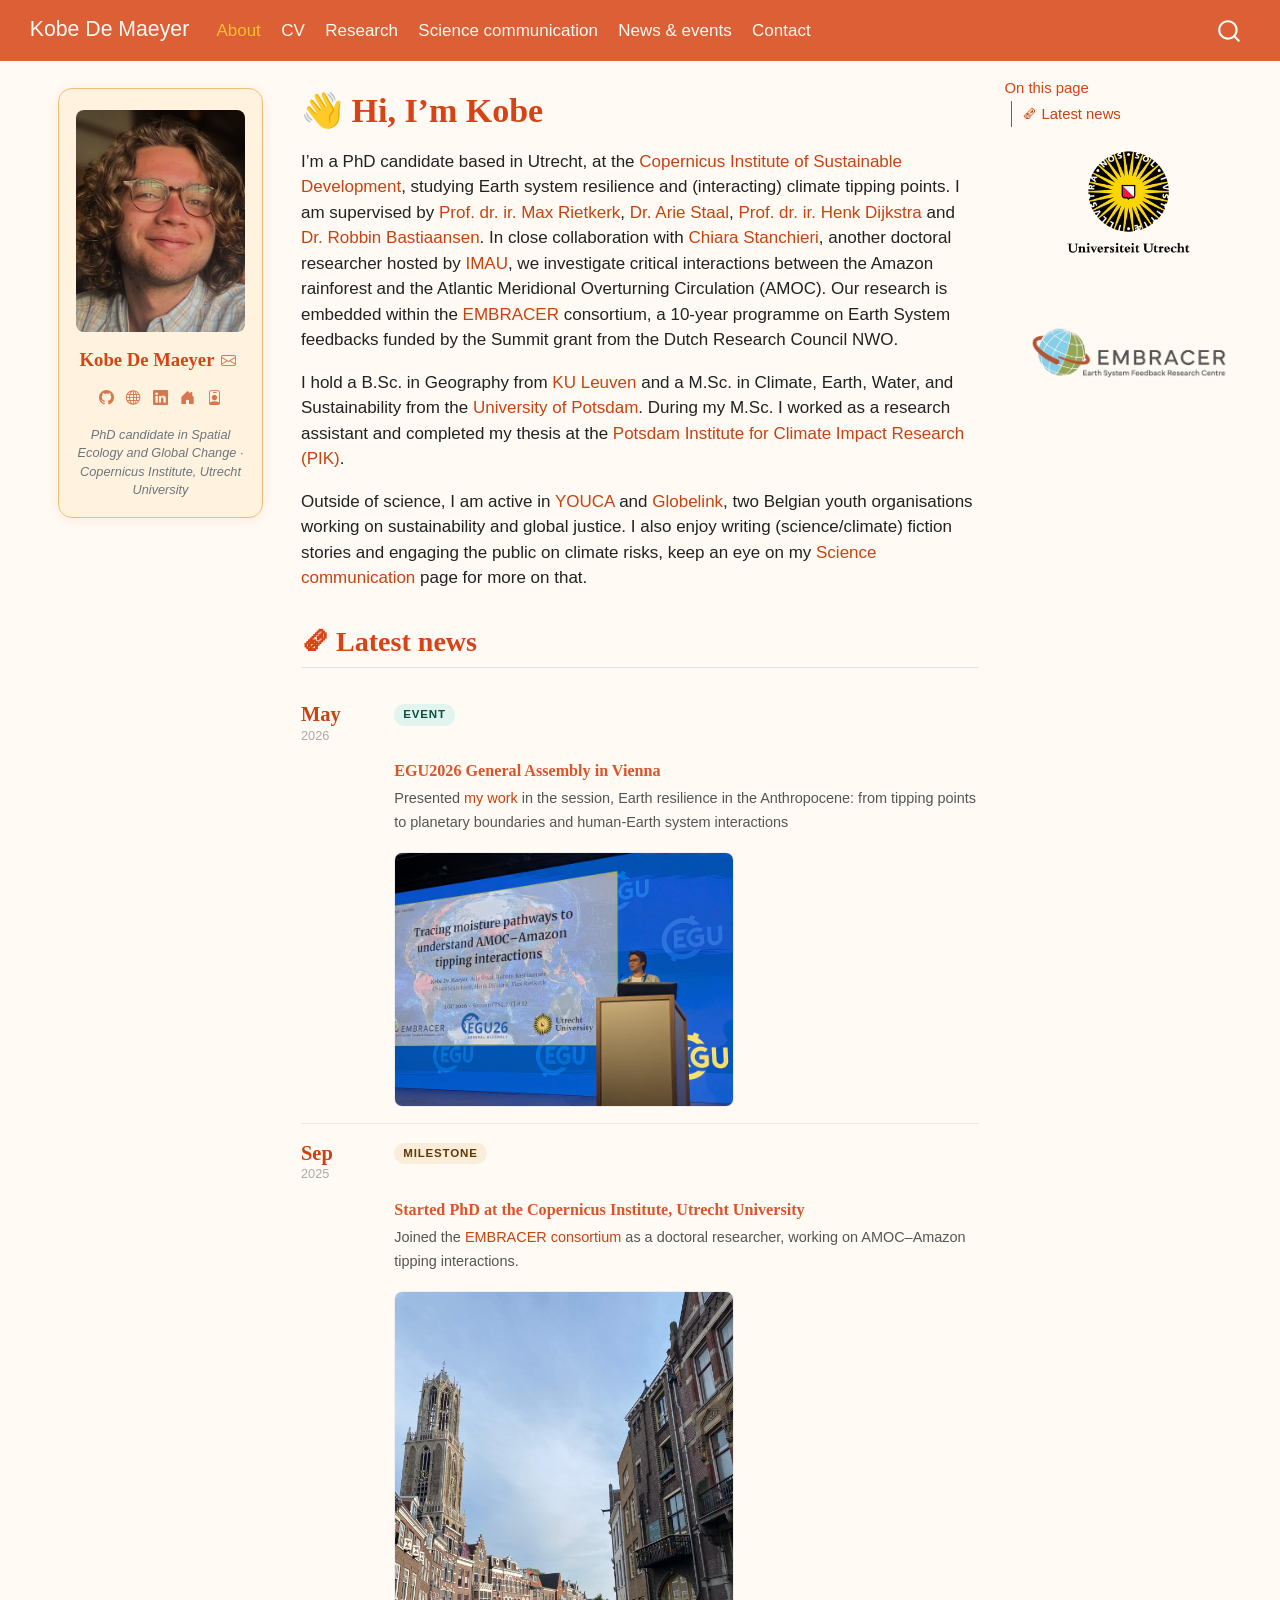
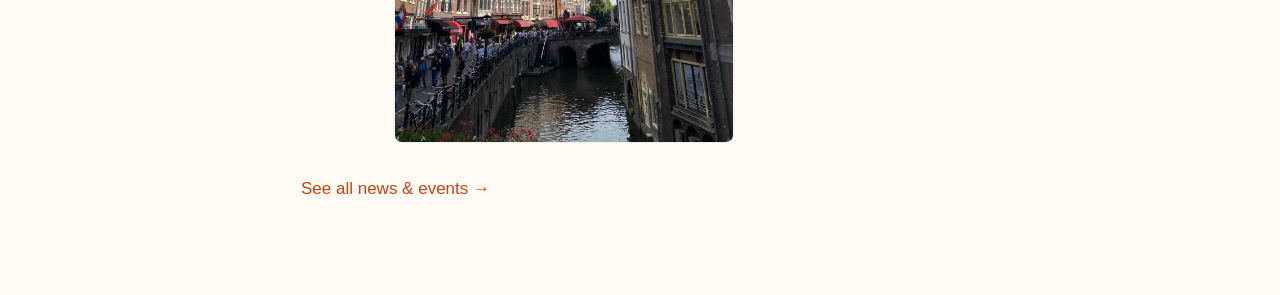
==== commit 2abcf3cc: "Built site for gh-pages" ====
--- a/index.html
+++ b/index.html
@@ -185,9 +185,7 @@
 </header>
 
 
-<p style="text-align: justify;">
-</p><p>I’m a PhD candidate based in Utrecht, at the <a href="https://www.uu.nl/en/research/copernicus-institute-of-sustainable-development">Copernicus Institute of Sustainable Development</a>, studying Earth system resilience and (interacting) climate tipping points. I am supervised by <a href="https://www.uu.nl/medewerkers/MGRietkerk">Prof.&nbsp;dr. ir. Max Rietkerk</a>, <a href="https://www.uu.nl/medewerkers/AStaal">Dr.&nbsp;Arie Staal</a>, <a href="https://www.uu.nl/medewerkers/HADijkstra">Prof.&nbsp;dr. ir. Henk Dijkstra</a> and <a href="https://bastiaansen.github.io/home.html#general">Dr.&nbsp;Robbin Bastiaansen</a>. In close collaboration with <a href="https://research-portal.uu.nl/en/persons/chiara-stanchieri/">Chiara Stanchieri</a>, another doctoral researcher hosted by <a href="https://www.uu.nl/en/research/institute-for-marine-and-atmospheric-research-imau">IMAU</a>, we investigate critical interactions between the Amazon rainforest and the Atlantic Meridional Overturning Circulation (AMOC). Our research is embedded within the <a href="https://embracer.nl/">EMBRACER</a> consortium, a 10-year programme on Earth System feedbacks funded by the Summit grant from the Dutch Research Council NWO.</p>
-<p></p>
+<p>I’m a PhD candidate based in Utrecht, at the <a href="https://www.uu.nl/en/research/copernicus-institute-of-sustainable-development">Copernicus Institute of Sustainable Development</a>, studying Earth system resilience and (interacting) climate tipping points. I am supervised by <a href="https://www.uu.nl/medewerkers/MGRietkerk">Prof.&nbsp;dr. ir. Max Rietkerk</a>, <a href="https://www.uu.nl/medewerkers/AStaal">Dr.&nbsp;Arie Staal</a>, <a href="https://www.uu.nl/medewerkers/HADijkstra">Prof.&nbsp;dr. ir. Henk Dijkstra</a> and <a href="https://bastiaansen.github.io/home.html#general">Dr.&nbsp;Robbin Bastiaansen</a>. In close collaboration with <a href="https://research-portal.uu.nl/en/persons/chiara-stanchieri/">Chiara Stanchieri</a>, another doctoral researcher hosted by <a href="https://www.uu.nl/en/research/institute-for-marine-and-atmospheric-research-imau">IMAU</a>, we investigate critical interactions between the Amazon rainforest and the Atlantic Meridional Overturning Circulation (AMOC). Our research is embedded within the <a href="https://embracer.nl/">EMBRACER</a> consortium, a 10-year programme on Earth System feedbacks funded by the Summit grant from the Dutch Research Council NWO.</p>
 
 <div class="no-row-height column-margin column-container"><div class="">
 <div class="quarto-figure quarto-figure-center">
@@ -201,10 +199,8 @@
 <p><img src="images/personal/embracer_logo.png" class="img-fluid quarto-figure quarto-figure-center figure-img" style="width:80.0%"></p>
 </figure>
 </div>
-</div></div><p style="text-align: justify;">
-</p><p>I hold a B.Sc. in Geography from <a href="https://www.kuleuven.be/opleidingen/bachelor-geowetenschappen">KU Leuven</a> and a M.Sc. in Climate, Earth, Water, and Sustainability from the <a href="https://www.uni-potsdam.de/de/umwelt/clews-masters-program">University of Potsdam</a>. During my M.Sc. I worked as a research assistant and completed my thesis at the <a href="https://www.pik-potsdam.de/en">Potsdam Institute for Climate Impact Research (PIK)</a>.</p>
+</div></div><p>I hold a B.Sc. in Geography from <a href="https://www.kuleuven.be/opleidingen/bachelor-geowetenschappen">KU Leuven</a> and a M.Sc. in Climate, Earth, Water, and Sustainability from the <a href="https://www.uni-potsdam.de/de/umwelt/clews-masters-program">University of Potsdam</a>. During my M.Sc. I worked as a research assistant and completed my thesis at the <a href="https://www.pik-potsdam.de/en">Potsdam Institute for Climate Impact Research (PIK)</a>.</p>
 <p>Outside of science, I am active in <a href="https://www.youca.be/">YOUCA</a> and <a href="https://www.globelink.be/">Globelink</a>, two Belgian youth organisations working on sustainability and global justice. I also enjoy writing (science/climate) fiction stories and engaging the public on climate risks, keep an eye on my <a href="./scicomm.html">Science communication</a> page for more on that.</p>
-<p></p>
 <section id="latest-news" class="level2">
 <h2 class="anchored" data-anchor-id="latest-news">🗞 Latest news</h2>
 <div class="news-feed news-feed-compact">
